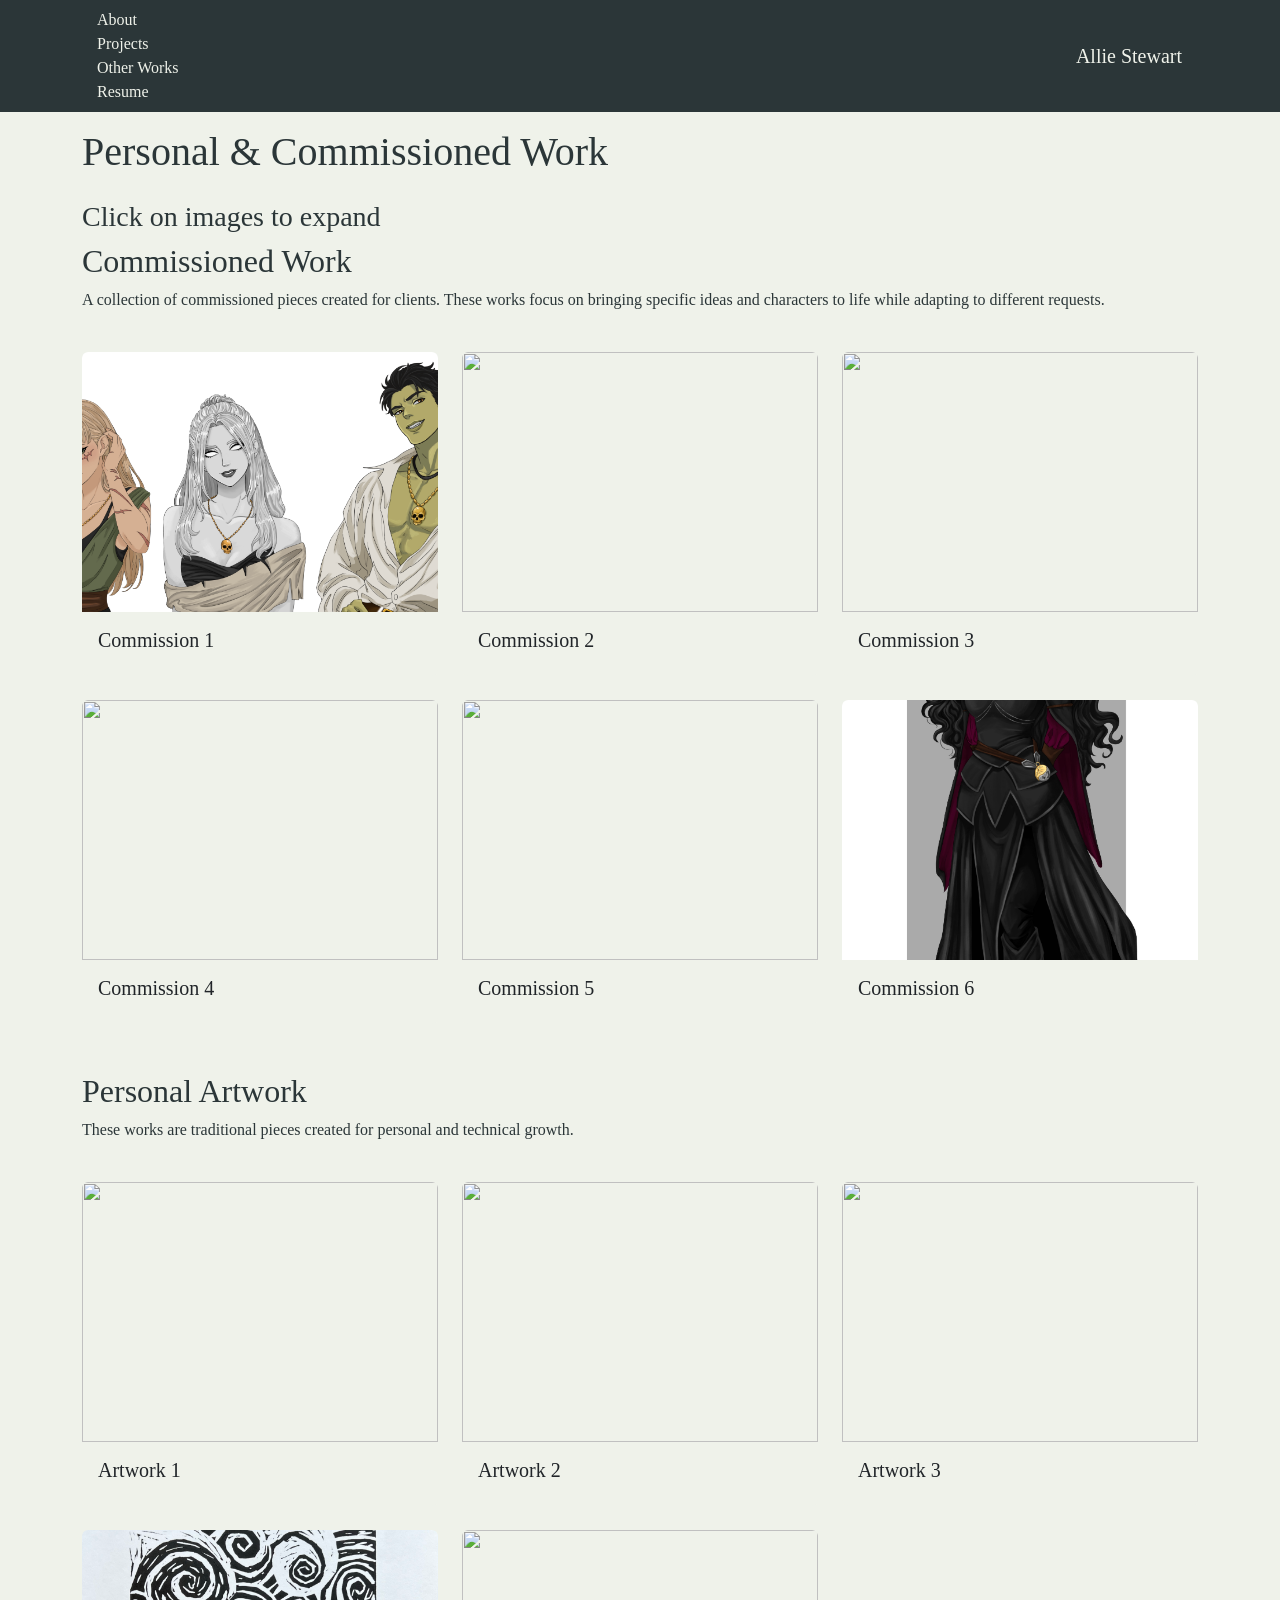
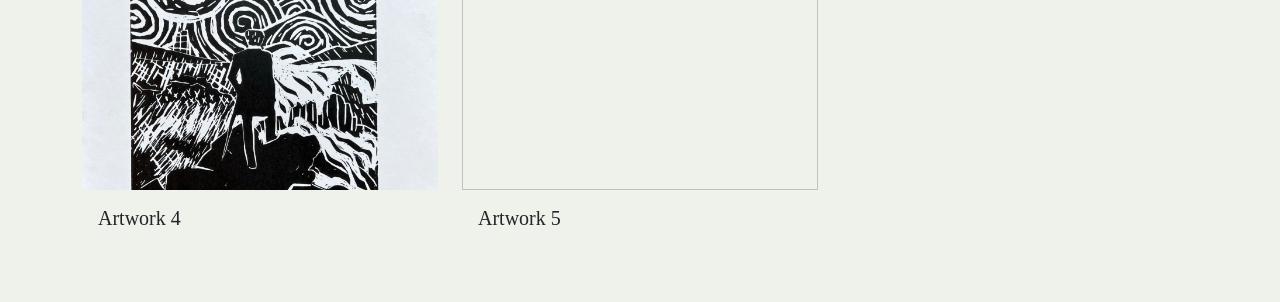
==== personal.html @ 1102035c "Add files via upload" ====
<!DOCTYPE html>
<html lang="en">

<head>
    <meta charset="UTF-8">
    <meta name="viewport" content="width=device-width, initial-scale=1">

    <title>Personal Work</title>

    <link href="https://cdn.jsdelivr.net/npm/bootstrap@5.3.0/dist/css/bootstrap.min.css" rel="stylesheet">
    <link rel="stylesheet" href="css/style.css">
    <link rel="stylesheet" href="https://cdn.jsdelivr.net/npm/bootstrap-icons@1.10.5/font/bootstrap-icons.css">
</head>

<body>

    <!-- NAV -->
    <nav class="navbar navbar-expand-lg fixed-top custom-nav">
        <div class="container">
            <div>
                <a class="nav-link" href="index.html">About</a>
                <a class="nav-link" href="school.html">Projects</a>
                <a class="nav-link" href="personal.html">Other Works</a>
                <a class="nav-link" href="resume.html">Resume</a>
            </div>
            <a class="navbar-brand ms-auto" href="index.html">Allie Stewart</a>
        </div>
    </nav>

    <div class="container mt-5">

        <h1 class="mb-4">Personal & Commissioned Work</h1>
        <h3>Click on images to expand</h3>

        <!-- ================= COMMISSIONS ================= -->
        <section class="mb-5">
            <h2>Commissioned Work</h2>
            <p>
                A collection of commissioned pieces created for clients. These works focus on bringing
                specific ideas and characters to life while adapting to different requests.
            </p>

            <div class="row g-4 mt-3">

                <div class="col-md-4">
                    <div class="card">
                        <div class="img-hover">
                            <img src="images/commisions1.JPG" class="card-img-top">
                        </div>
                        <div class="card-body">
                            <h5>Commission 1</h5>
                        </div>
                    </div>
                </div>

                <div class="col-md-4">
                    <div class="card">
                        <div class="img-hover">
                            <img src="images/commisions2.JPG" class="card-img-top">
                        </div>
                        <div class="card-body">
                            <h5>Commission 2</h5>
                        </div>
                    </div>
                </div>

                <div class="col-md-4">
                    <div class="card">
                        <div class="img-hover">
                            <img src="images/commisions3.JPG" class="card-img-top">
                        </div>
                        <div class="card-body">
                            <h5>Commission 3</h5>
                        </div>
                    </div>
                </div>

                <div class="col-md-4">
                    <div class="card">
                        <div class="img-hover">
                            <img src="images/commisions4.JPG" class="card-img-top">
                        </div>
                        <div class="card-body">
                            <h5>Commission 4</h5>
                        </div>
                    </div>
                </div>
                <div class="col-md-4">
                    <div class="card">
                        <div class="img-hover">
                            <img src="images/commision5.JPG" class="card-img-top">
                        </div>
                        <div class="card-body">
                            <h5>Commission 5</h5>
                        </div>
                    </div>
                </div>
                <div class="col-md-4">
                    <div class="card">
                        <div class="img-hover">
                            <img src="images/commision6.jpg" class="card-img-top">
                        </div>
                        <div class="card-body">
                            <h5>Commission 6</h5>
                        </div>
                    </div>
                </div>

            </div>
        </section>

        <!-- ================= PERSONAL WORK ================= -->
        <section class="mb-5">
            <h2>Personal Artwork</h2>
            <p>
                These works are traditional pieces created for personal and technical growth.
            </p>
            <div class="row g-4 mt-3">

                <div class="col-md-4">
                    <div class="card">
                        <div class="img-hover">
                            <img src="images/personal (1).JPG" class="card-img-top">
                        </div>
                        <div class="card-body">
                            <h5>Artwork 1</h5>
                        </div>
                    </div>
                </div>

                <div class="col-md-4">
                    <div class="card">
                        <div class="img-hover">
                            <img src="images/personal (2).JPG" class="card-img-top">
                        </div>
                        <div class="card-body">
                            <h5>Artwork 2</h5>
                        </div>
                    </div>
                </div>

                <div class="col-md-4">
                    <div class="card">
                        <div class="img-hover">
                            <img src="images/personal (3).JPG" class="card-img-top">
                        </div>
                        <div class="card-body">
                            <h5>Artwork 3</h5>
                        </div>
                    </div>
                </div>

                <div class="col-md-4">
                    <div class="card">
                        <div class="img-hover">
                            <img src="images/personal (4).JPG" class="card-img-top">
                        </div>
                        <div class="card-body">
                            <h5>Artwork 4</h5>
                        </div>
                    </div>
                </div>
                <div class="col-md-4">
                    <div class="card">
                        <div class="img-hover">
                            <img src="images/personal (5).JPG" class="card-img-top">
                        </div>
                        <div class="card-body">
                            <h5>Artwork 5</h5>
                        </div>
                    </div>
                </div>

            </div>
        </section>

    </div>

    <!-- LIGHTBOX -->
    <div id="lightbox" class="lightbox" aria-hidden="true" role="dialog" aria-label="Expanded artwork view">
        <button id="lightboxClose" class="lightbox-close" aria-label="Close image viewer">&times;</button>
        <img id="lightboxImage" class="lightbox-image" alt="Expanded artwork">
    </div>

    <script>
        const lightbox = document.getElementById('lightbox');
        const lightboxImage = document.getElementById('lightboxImage');
        const lightboxClose = document.getElementById('lightboxClose');
        const galleryImages = document.querySelectorAll('.img-hover img');

        const closeLightbox = () => {
            lightbox.classList.remove('show');
            lightbox.setAttribute('aria-hidden', 'true');
            document.body.classList.remove('lightbox-open');
        };

        galleryImages.forEach(img => {
            img.addEventListener('click', () => {
                lightboxImage.src = img.src;
                lightboxImage.alt = img.alt || 'Expanded artwork';
                lightbox.classList.add('show');
                lightbox.setAttribute('aria-hidden', 'false');
                document.body.classList.add('lightbox-open');
            });
        });

        lightboxClose.addEventListener('click', closeLightbox);

        lightbox.addEventListener('click', (event) => {
            if (event.target === lightbox) {
                closeLightbox();
            }
        });

        window.addEventListener('keydown', (event) => {
            if (event.key === 'Escape' && lightbox.classList.contains('show')) {
                closeLightbox();
            }
        });
    </script>

    <script src="https://cdn.jsdelivr.net/npm/bootstrap@5.3.0/dist/js/bootstrap.bundle.min.js"></script>
</body>

</html>
---- css/style.css ----
body {
    background-color: #EFF2EA;
    color: #2B3638;
    font-family: "American Typewriter", Georgia, serif;
    padding-top: 80px;
}

.home-page {
    padding-top: 80px;
}

.custom-nav {
    background-color: #2B3638;
}

.custom-nav .nav-link,
.navbar-brand {
    color: #EFF2EA;
    margin-left: 15px;
    transition: 0.3s;
}

.custom-nav .nav-link:hover {
    color: #91949A;
}

.parallax {
    background-image: url("../images/hero.jpg");
    height: 400px;
    background-attachment: fixed;
    background-position: center;
    background-size: cover;
}

.card {
    border: none;
    background-color: #EFF2EA;
    overflow: hidden;
    transition: 0.3s;
}

.card:hover {
    transform: scale(1.03);
    box-shadow: 0 10px 25px rgba(43, 54, 56, 0.25);
}

.img-hover img {
    display: block;
    width: 100%;
    height: 260px;
    object-fit: cover;
    transition: transform 0.4s ease;
    cursor: zoom-in;
}

.img-hover:hover img {
    transform: scale(1.1);
}

.icon {
    font-size: 1.4rem;
    margin-right: 10px;
    color: #6D6170;
    transition: 0.3s;
}

.icon:hover {
    color: #2B3638;
}

a {
    color: #6D6170;
    text-decoration: none;
    transition: 0.3s;
}

a:hover {
    color: #2B3638;
}

.lightbox {
    position: fixed;
    inset: 0;
    display: flex;
    align-items: center;
    justify-content: center;
    background: rgba(43, 54, 56, 0.9);
    /* using palette dark */
    opacity: 0;
    pointer-events: none;
    transition: opacity 0.25s ease;
    z-index: 2000;
    padding: 24px;
}

.lightbox.show {
    opacity: 1;
    pointer-events: auto;
}

.lightbox-image {
    max-width: min(95vw, 1100px);
    max-height: 88vh;
    width: auto;
    height: auto;
    border-radius: 10px;
    box-shadow: 0 18px 45px rgba(43, 54, 56, 0.45);
    transform: scale(0.92);
    transition: transform 0.25s ease;
}

.lightbox.show .lightbox-image {
    transform: scale(1);
}

.lightbox-close {
    position: absolute;
    top: 16px;
    right: 20px;
    border: none;
    background: transparent;
    color: #EFF2EA;
    font-size: 2.1rem;
    line-height: 1;
    cursor: pointer;
    padding: 6px 10px;
}

.lightbox-close:hover {
    opacity: 0.8;
}

body.lightbox-open {
    overflow: hidden;
}

.resume-wrapper {
    background: #ffffff;
    border: 1px solid #d7ddd7;
    border-radius: 12px;
    box-shadow: 0 8px 24px rgba(43, 54, 56, 0.12);
    overflow: hidden;
}

.resume-frame {
    display: block;
    width: 100%;
    height: 80vh;
    border: 0;
}

html {
    scroll-behavior: smooth;
}
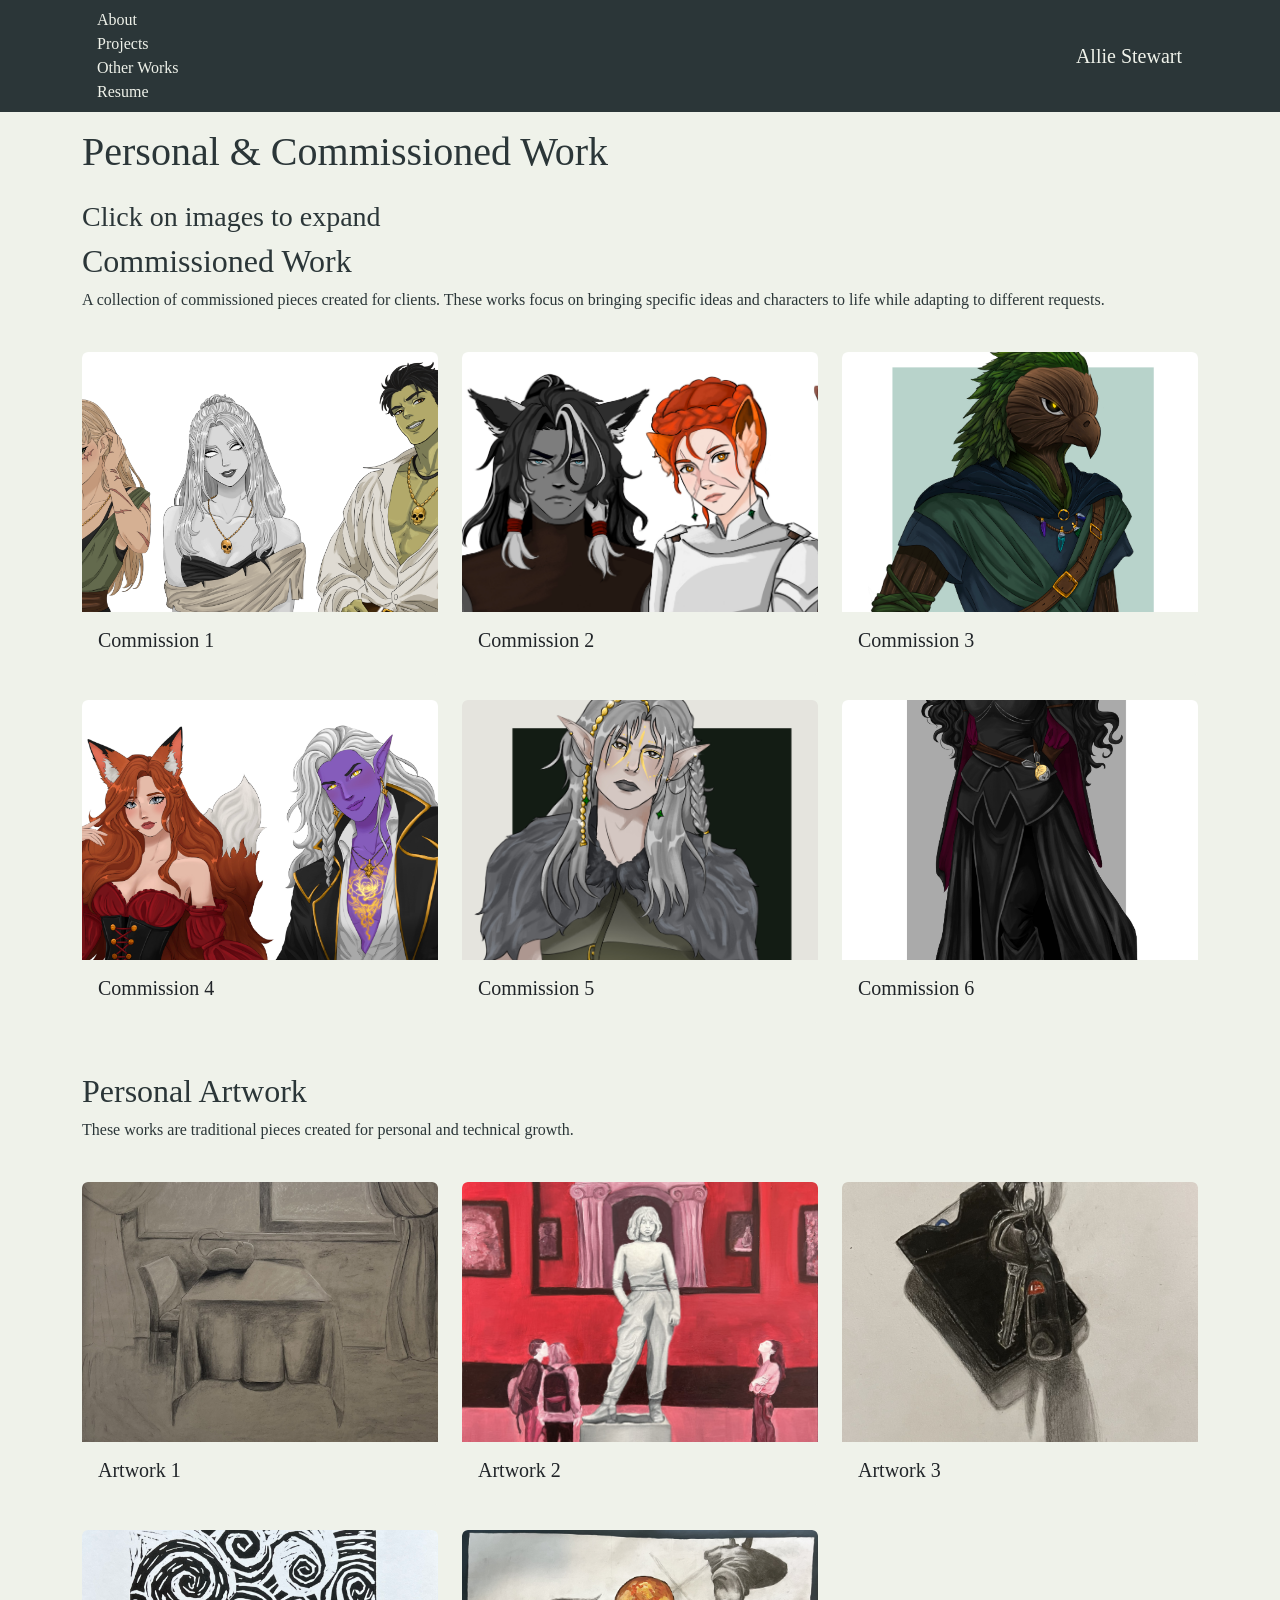
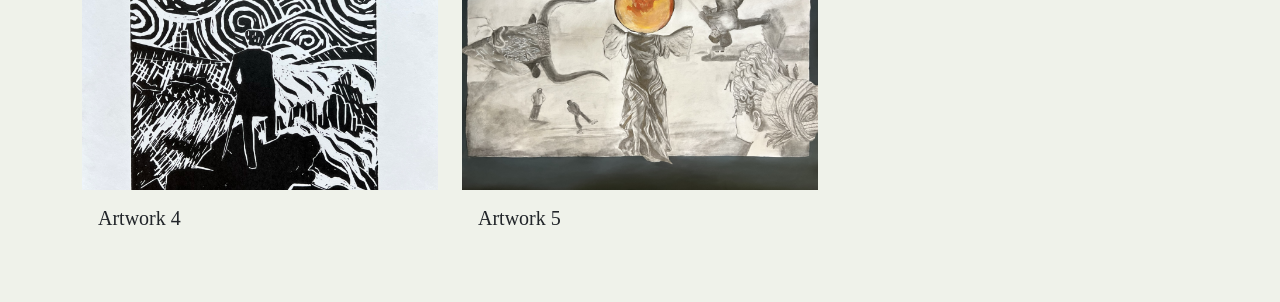
==== commit b63c3958: "Add files via upload" ====
--- a/personal.html
+++ b/personal.html
@@ -56,7 +56,7 @@
                 <div class="col-md-4">
                     <div class="card">
                         <div class="img-hover">
-                            <img src="images/commisions2.JPG" class="card-img-top">
+                            <img src="images/commisions2.jpg" class="card-img-top">
                         </div>
                         <div class="card-body">
                             <h5>Commission 2</h5>
@@ -67,7 +67,7 @@
                 <div class="col-md-4">
                     <div class="card">
                         <div class="img-hover">
-                            <img src="images/commisions3.JPG" class="card-img-top">
+                            <img src="images/commisions3.jpg" class="card-img-top">
                         </div>
                         <div class="card-body">
                             <h5>Commission 3</h5>
@@ -78,7 +78,7 @@
                 <div class="col-md-4">
                     <div class="card">
                         <div class="img-hover">
-                            <img src="images/commisions4.JPG" class="card-img-top">
+                            <img src="images/commisions4.jpg" class="card-img-top">
                         </div>
                         <div class="card-body">
                             <h5>Commission 4</h5>
@@ -88,7 +88,7 @@
                 <div class="col-md-4">
                     <div class="card">
                         <div class="img-hover">
-                            <img src="images/commision5.JPG" class="card-img-top">
+                            <img src="images/commision5.jpg" class="card-img-top">
                         </div>
                         <div class="card-body">
                             <h5>Commission 5</h5>
@@ -120,7 +120,7 @@
                 <div class="col-md-4">
                     <div class="card">
                         <div class="img-hover">
-                            <img src="images/personal (1).JPG" class="card-img-top">
+                            <img src="images/personal1.jpg" class="card-img-top">
                         </div>
                         <div class="card-body">
                             <h5>Artwork 1</h5>
@@ -131,7 +131,7 @@
                 <div class="col-md-4">
                     <div class="card">
                         <div class="img-hover">
-                            <img src="images/personal (2).JPG" class="card-img-top">
+                            <img src="images/personal2.jpg" class="card-img-top">
                         </div>
                         <div class="card-body">
                             <h5>Artwork 2</h5>
@@ -142,7 +142,7 @@
                 <div class="col-md-4">
                     <div class="card">
                         <div class="img-hover">
-                            <img src="images/personal (3).JPG" class="card-img-top">
+                            <img src="images/personal3.jpg" class="card-img-top">
                         </div>
                         <div class="card-body">
                             <h5>Artwork 3</h5>
@@ -153,7 +153,7 @@
                 <div class="col-md-4">
                     <div class="card">
                         <div class="img-hover">
-                            <img src="images/personal (4).JPG" class="card-img-top">
+                            <img src="images/personal4.JPG" class="card-img-top">
                         </div>
                         <div class="card-body">
                             <h5>Artwork 4</h5>
@@ -163,7 +163,7 @@
                 <div class="col-md-4">
                     <div class="card">
                         <div class="img-hover">
-                            <img src="images/personal (5).JPG" class="card-img-top">
+                            <img src="images/personal5.jpg" class="card-img-top">
                         </div>
                         <div class="card-body">
                             <h5>Artwork 5</h5>
